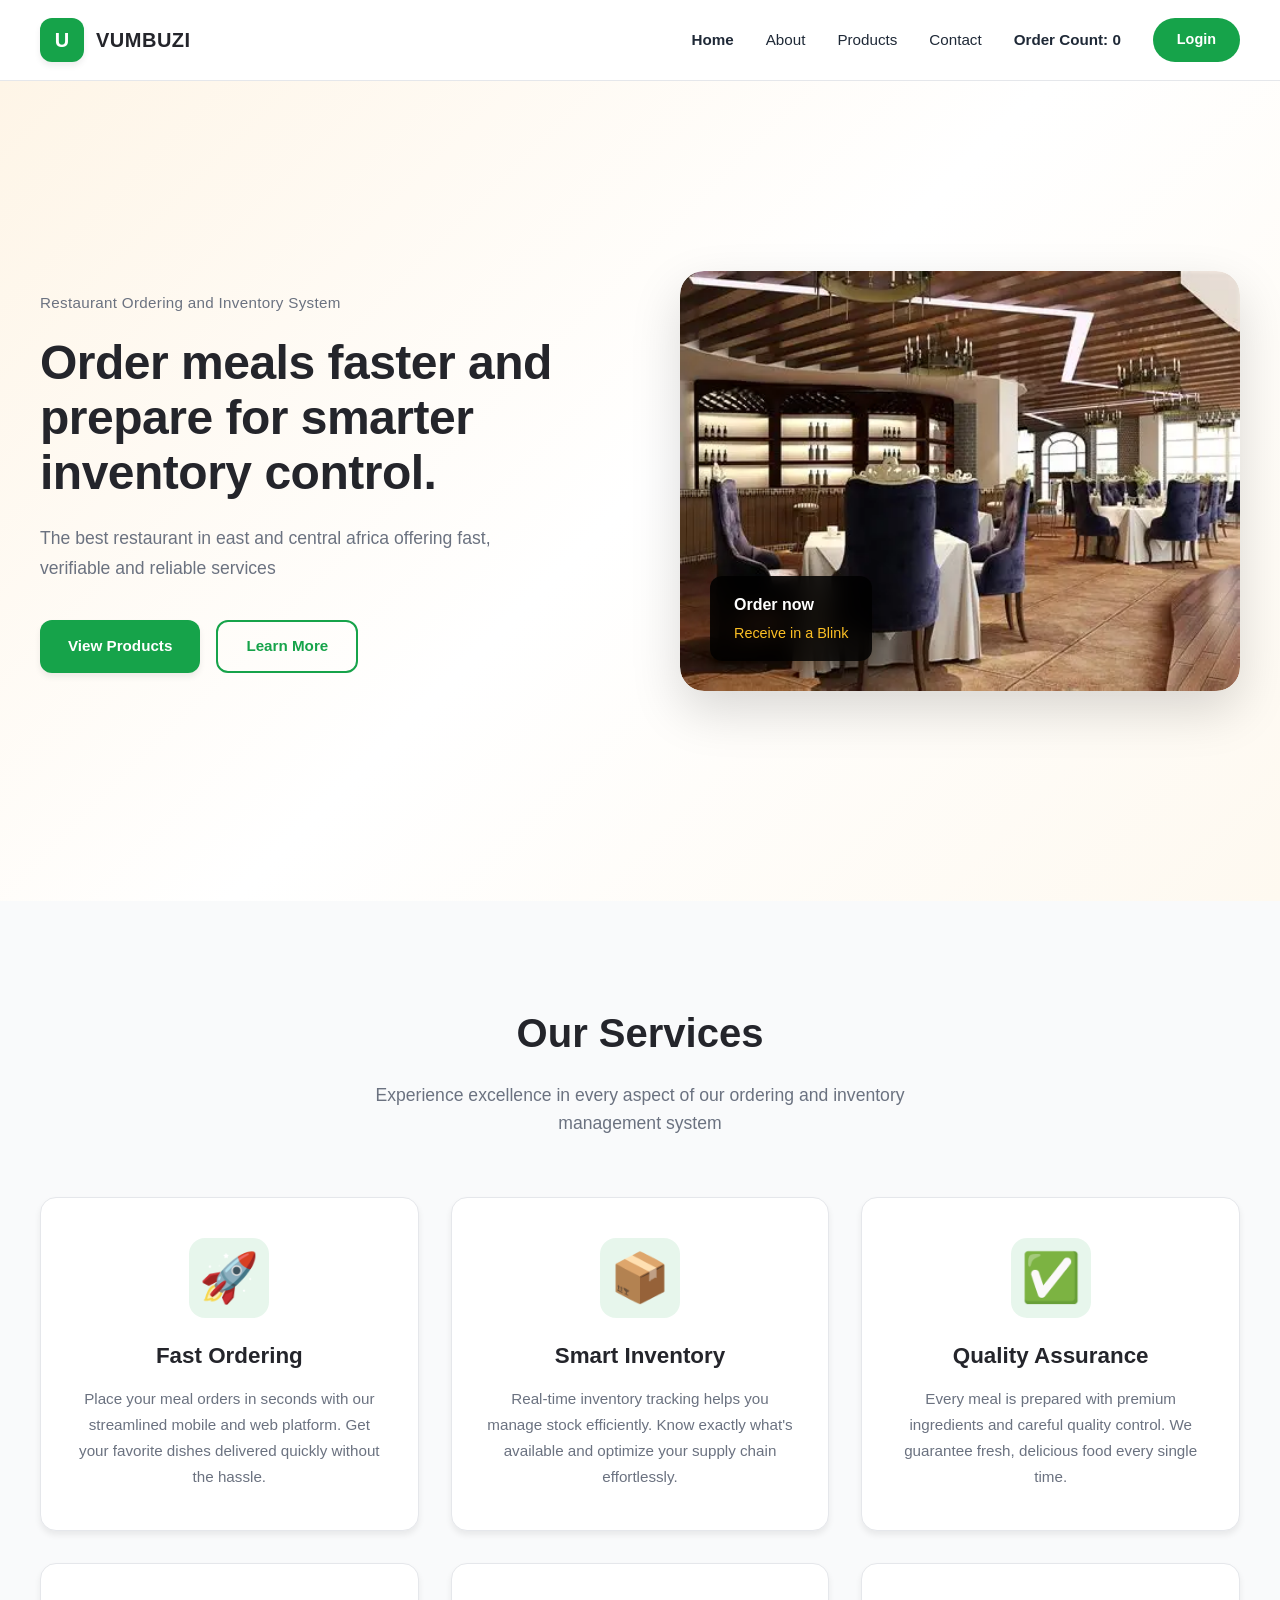
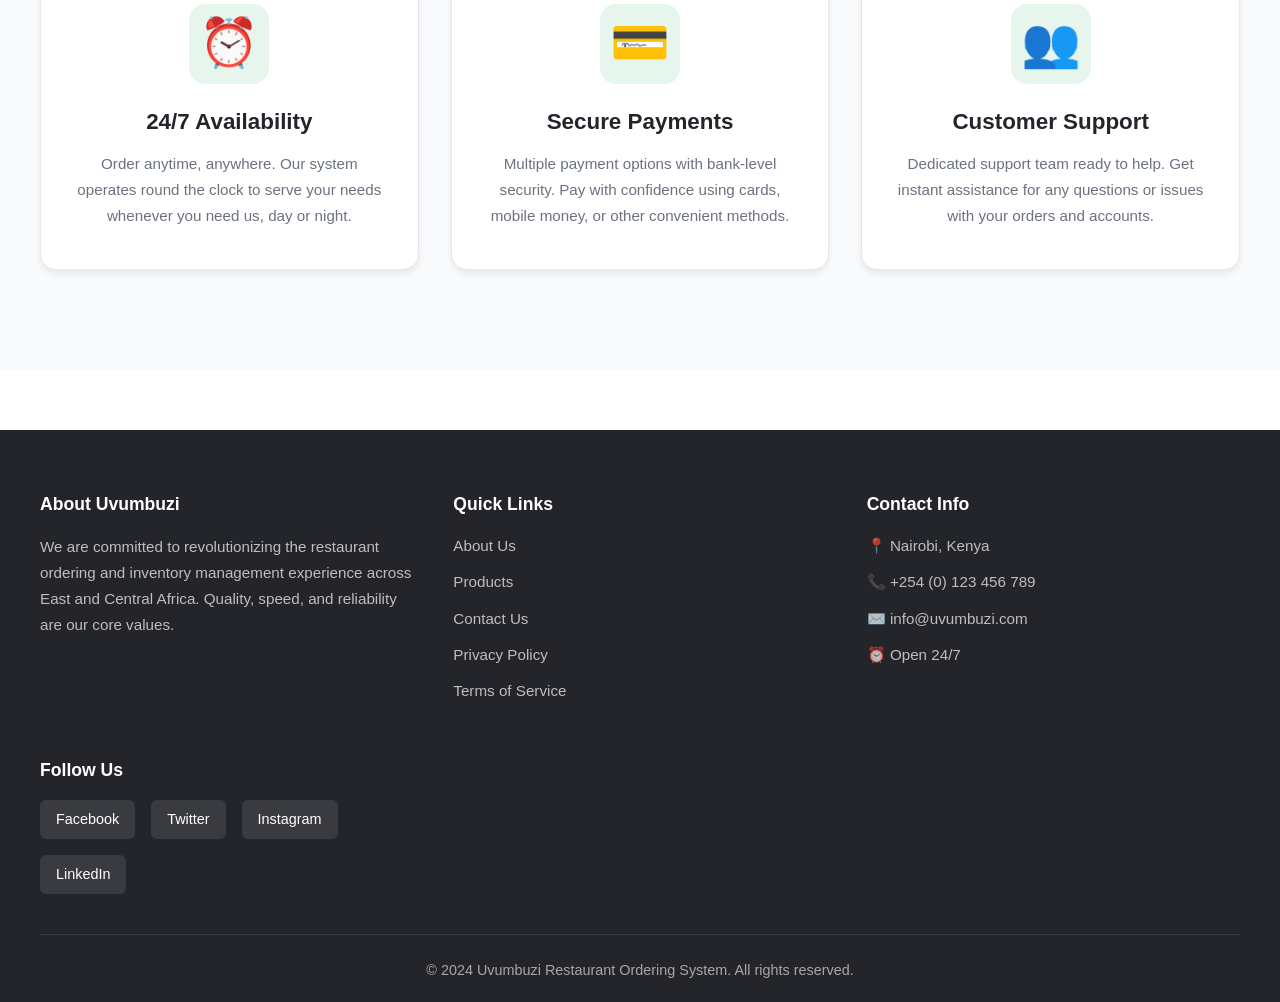
==== index.html @ b75afbb9 "small change" ====
<!DOCTYPE html>
<html lang="en">
<head>
	<meta charset="utf-8">
	<meta name="viewport" content="width=device-width, initial-scale=1">
	<link rel="stylesheet" type="text/css" href="assets/css/style.css">
	<title>Uvumbuzi Ordering System</title>
</head>
<body>
<header class="site-header">
	<div class="container nav-wrapper">
		<a href="index.html" class="brand" title="Restaurant Ordering System">
			<span class="brand-icon">U</span>
			<span class="brand-text">VUMBUZI</span>
		</a>
		<nav class="main-nav" aria-label="The navigation">
			<a href="index.html" class="nav-link active">Home</a>
			<a href="about.html" class="nav-link">About</a>
			<a href="products.html" class="nav-link">Products</a>
			<a href="contact.html" class="nav-link">Contact</a>
			<a href="products.html" class="nav-link order-count">Order Count: <span id="orderCount">0</span></a>
			<a href="login.html" class="btn btn-login">Login</a>
		</nav>
	</div>
</header>

<main>
	<section class="hero-section">
		<div class="container hero-grid">
			<div class="hero-content">
				<span class="eyebrow">Restaurant Ordering and Inventory System</span>
				<h1>Order meals faster and prepare for smarter inventory control.</h1>
				<p>The best restaurant in east and central africa offering fast, verifiable and reliable services</p>
				<div class="hero-actions">
					<a href="products.html" class="btn btn-primary">View Products</a>
					<a href="about.html" class="btn btn-secondary">Learn More</a>
				</div>
			</div>
			<div class="hero-image">
				<img src="assets/images/OIP.png" alt="An image of the restaurant">
				<div class="floating-badge">
					<strong>Order now</strong>
					<span>Receive in a Blink</span>
				</div>
			</div>
		</div>
	</section>

	<section class="services-section">
		<div class="container">
			<div class="section-header">
				<h2>Our Services</h2>
				<p>Experience excellence in every aspect of our ordering and inventory management system</p>
			</div>
			<div class="services-grid">
				<div class="service-card">
					<div class="service-icon">🚀</div>
					<h3>Fast Ordering</h3>
					<p>Place your meal orders in seconds with our streamlined mobile and web platform. Get your favorite dishes delivered quickly without the hassle.</p>
				</div>
				<div class="service-card">
					<div class="service-icon">📦</div>
					<h3>Smart Inventory</h3>
					<p>Real-time inventory tracking helps you manage stock efficiently. Know exactly what's available and optimize your supply chain effortlessly.</p>
				</div>
				<div class="service-card">
					<div class="service-icon">✅</div>
					<h3>Quality Assurance</h3>
					<p>Every meal is prepared with premium ingredients and careful quality control. We guarantee fresh, delicious food every single time.</p>
				</div>
				<div class="service-card">
					<div class="service-icon">⏰</div>
					<h3>24/7 Availability</h3>
					<p>Order anytime, anywhere. Our system operates round the clock to serve your needs whenever you need us, day or night.</p>
				</div>
				<div class="service-card">
					<div class="service-icon">💳</div>
					<h3>Secure Payments</h3>
					<p>Multiple payment options with bank-level security. Pay with confidence using cards, mobile money, or other convenient methods.</p>
				</div>
				<div class="service-card">
					<div class="service-icon">👥</div>
					<h3>Customer Support</h3>
					<p>Dedicated support team ready to help. Get instant assistance for any questions or issues with your orders and accounts.</p>
				</div>
			</div>
		</div>
	</section>
</main>

<footer class="site-footer">
	<div class="container">
		<div class="footer-content">
			<div class="footer-section">
				<h4>About Uvumbuzi</h4>
				<p>We are committed to revolutionizing the restaurant ordering and inventory management experience across East and Central Africa. Quality, speed, and reliability are our core values.</p>
			</div>
			<div class="footer-section">
				<h4>Quick Links</h4>
				<ul>
					<li><a href="about.html">About Us</a></li>
					<li><a href="products.html">Products</a></li>
					<li><a href="contact.html">Contact Us</a></li>
					<li><a href="#">Privacy Policy</a></li>
					<li><a href="#">Terms of Service</a></li>
				</ul>
			</div>
			<div class="footer-section">
				<h4>Contact Info</h4>
				<ul>
					<li>📍 Nairobi, Kenya</li>
					<li>📞 +254 (0) 123 456 789</li>
					<li>✉️ info@uvumbuzi.com</li>
					<li>⏰ Open 24/7</li>
				</ul>
			</div>
			<div class="footer-section">
				<h4>Follow Us</h4>
				<div class="social-links">
					<a href="#" class="social-link">Facebook</a>
					<a href="#" class="social-link">Twitter</a>
					<a href="#" class="social-link">Instagram</a>
					<a href="#" class="social-link">LinkedIn</a>
				</div>
			</div>
		</div>
		<div class="footer-bottom">
			<p>&copy; 2024 Uvumbuzi Restaurant Ordering System. All rights reserved.</p>
		</div>
	</div>
</footer>

</body>
</html>
---- assets/css/style.css ----
:root{
	--primary: #16a34a;
	--primary-hover: #15803d;
	--secondary: #24252b;
	--accent: #fbbf24;
	--cream: #fef5e7;
	--text: #1f2937;
	--text-light: #6b7280;
	--white: #ffffff;
	--border: #e5e7eb;
	--shadow: 0 4px 6px rgba(0, 0, 0, 0.07);
	--shadow-lg: 0 10px 25px rgba(0, 0, 0, 0.1);
	--radius: 12px;
	--radius-full: 9999px;
}

* {
	box-sizing: border-box;
	margin: 0;
	padding: 0;
}

html {
	scroll-behavior: smooth;
}

body {
	font-family: -apple-system, BlinkMacSystemFont, 'Segoe UI', Arial, sans-serif;
	color: var(--text);
	background: #ffffff;
	line-height: 1.6;
	-webkit-font-smoothing: antialiased;
}

img {
	max-width: 100%;
	display: block;
	height: auto;
}

a {
	color: inherit;
	text-decoration: none;
}

button, input, textarea {
	font: inherit;
}

.container {
	width: min(100% - 48px, 1200px);
	margin: 0 auto;
}

/* Header Styles */
.site-header {
	position: sticky;
	top: 0;
	z-index: 1000;
	background: rgba(255, 255, 255, 0.98);
	border-bottom: 1px solid var(--border);
	backdrop-filter: blur(10px);
}

.nav-wrapper {
	min-height: 80px;
	display: flex;
	align-items: center;
	justify-content: space-between;
	gap: 32px;
}

.brand {
	display: inline-flex;
	align-items: center;
	gap: 12px;
	font-weight: 700;
	color: var(--secondary);
	font-size: 1.25rem;
}

.brand-icon {
	width: 44px;
	height: 44px;
	border-radius: 12px;
	display: grid;
	place-items: center;
	color: white;
	background: var(--primary);
	font-size: 1.25rem;
	font-weight: 700;
	box-shadow: var(--shadow);
}

.brand-text {
	letter-spacing: 0.5px;
}

.main-nav {
	display: flex;
	align-items: center;
	gap: 32px;
}

.nav-link {
	color: var(--text);
	font-weight: 500;
	font-size: 0.95rem;
	transition: color 0.2s ease;
	position: relative;
}

.nav-link:hover {
	color: var(--primary);
}

.nav-link.active {
	color: var(--text);
	font-weight: 600;
}

.order-count {
	color: var(--text);
	font-weight: 600;
	font-size: 0.95rem;
}

.order-count span {
	font-weight: 700;
}


.btn {
	display: inline-flex;
	align-items: center;
	justify-content: center;
	padding: 12px 28px;
	border-radius: var(--radius);
	font-weight: 600;
	font-size: 0.95rem;
	cursor: pointer;
	border: none;
	transition: all 0.2s ease;
	text-align: center;
}

.btn-primary {
	background: var(--primary);
	color: white;
	box-shadow: var(--shadow);
}

.btn-primary:hover {
	background: var(--primary-hover);
	transform: translateY(-1px);
	box-shadow: var(--shadow-lg);
}

.btn-secondary {
	background: transparent;
	color: var(--primary);
	border: 2px solid var(--primary);
}

.btn-secondary:hover {
	background: var(--primary);
	color: white;
}

.btn-login {
	background: var(--primary);
	color: white;
	padding: 10px 24px;
	border-radius: var(--radius-full);
	font-size: 0.9rem;
}

.btn-login:hover {
	background: var(--primary-hover);
}

/* Hero Section */
.hero-section {
	padding: 80px 0 100px;
	background: linear-gradient(135deg, #fef5e7 0%, #ffffff 50%, #fef9f0 100%);
	min-height: calc(100vh - 80px);
	display: flex;
	align-items: center;
}

.hero-grid {
	display: grid;
	grid-template-columns: 1fr 1fr;
	align-items: center;
	gap: 80px;
}

.hero-content {
	max-width: 580px;
}

.eyebrow {
	display: inline-block;
	color: var(--text-light);
	font-size: 0.95rem;
	font-weight: 500;
	margin-bottom: 20px;
	letter-spacing: 0.3px;
}

.hero-content h1 {
	font-size: 3rem;
	line-height: 1.15;
	color: var(--secondary);
	margin-bottom: 24px;
	font-weight: 700;
	letter-spacing: -0.5px;
}

.hero-content p {
	font-size: 1.1rem;
	color: var(--text-light);
	line-height: 1.7;
	margin-bottom: 36px;
	max-width: 520px;
}

.hero-actions {
	display: flex;
	gap: 16px;
	flex-wrap: wrap;
}

.hero-image {
	position: relative;
	border-radius: 24px;
	overflow: hidden;
	box-shadow: 0 20px 50px rgba(0, 0, 0, 0.15);
}

.hero-image img {
	width: 100%;
	height: auto;
	display: block;
	border-radius: 24px;
}

.floating-badge {
	position: absolute;
	bottom: 30px;
	left: 30px;
	background: rgba(0, 0, 0, 0.85);
	backdrop-filter: blur(10px);
	color: white;
	padding: 16px 24px;
	border-radius: 12px;
	box-shadow: 0 10px 30px rgba(0, 0, 0, 0.3);
	display: flex;
	flex-direction: column;
	gap: 4px;
}

.floating-badge strong {
	font-size: 1rem;
	font-weight: 600;
	color: white;
}

.floating-badge span {
	font-size: 0.9rem;
	color: var(--accent);
	font-weight: 500;
}

/* Services Section */
.services-section {
	padding: 100px 0;
	background: #f9fafb;
}

.section-header {
	text-align: center;
	margin-bottom: 60px;
	max-width: 600px;
	margin-left: auto;
	margin-right: auto;
}

.section-header h2 {
	font-size: 2.5rem;
	color: var(--secondary);
	margin-bottom: 16px;
	font-weight: 700;
}

.section-header p {
	font-size: 1.1rem;
	color: var(--text-light);
	line-height: 1.6;
}

.services-grid {
	display: grid;
	grid-template-columns: repeat(auto-fit, minmax(320px, 1fr));
	gap: 32px;
}

.service-card {
	background: white;
	padding: 40px 32px;
	border-radius: 16px;
	box-shadow: var(--shadow);
	transition: all 0.3s ease;
	border: 1px solid var(--border);
	text-align: center;
	display: flex;
	flex-direction: column;
	align-items: center;
}

.service-card:hover {
	transform: translateY(-8px);
	box-shadow: var(--shadow-lg);
	border-color: var(--primary);
}

.service-icon {
	font-size: 3rem;
	margin-bottom: 20px;
	display: flex;
	align-items: center;
	justify-content: center;
	width: 80px;
	height: 80px;
	background: rgba(22, 163, 74, 0.1);
	border-radius: 16px;
	margin-left: auto;
	margin-right: auto;
}

.service-card h3 {
	font-size: 1.4rem;
	color: var(--secondary);
	margin-bottom: 12px;
	font-weight: 700;
}

.service-card p {
	color: var(--text-light);
	line-height: 1.7;
	font-size: 0.95rem;
}


.site-footer {
	background: var(--secondary);
	color: white;
	padding: 60px 0 20px;
	margin-top: 60px;
}

.footer-content {
	display: grid;
	grid-template-columns: repeat(auto-fit, minmax(280px, 1fr));
	gap: 40px;
	margin-bottom: 40px;
}

.footer-section h4 {
	font-size: 1.1rem;
	margin-bottom: 16px;
	font-weight: 700;
	color: white;
}

.footer-section p {
	color: rgba(255, 255, 255, 0.7);
	font-size: 0.95rem;
	line-height: 1.7;
}

.footer-section ul {
	list-style: none;
}

.footer-section ul li {
	color: rgba(255, 255, 255, 0.7);
	margin-bottom: 12px;
	font-size: 0.95rem;
	transition: color 0.2s ease;
}

.footer-section ul li a {
	color: rgba(255, 255, 255, 0.7);
	transition: color 0.2s ease;
}

.footer-section ul li a:hover {
	color: var(--primary);
}

.social-links {
	display: flex;
	gap: 16px;
	flex-wrap: wrap;
}

.social-link {
	display: inline-block;
	padding: 8px 16px;
	background: rgba(255, 255, 255, 0.1);
	border-radius: 6px;
	color: white;
	transition: all 0.2s ease;
	font-size: 0.9rem;
}

.social-link:hover {
	background: var(--primary);
	color: white;
}

.footer-bottom {
	border-top: 1px solid rgba(255, 255, 255, 0.1);
	padding-top: 24px;
	text-align: center;
	color: rgba(255, 255, 255, 0.6);
	font-size: 0.9rem;
}


@media (max-width: 1024px) {
	.hero-grid {
		gap: 60px;
	}

	.hero-content h1 {
		font-size: 2.5rem;
	}

	.services-grid {
		gap: 24px;
	}
}

@media (max-width: 768px) {
	.main-nav {
		gap: 20px;
		font-size: 0.9rem;
	}

	.hero-grid {
		grid-template-columns: 1fr;
		gap: 50px;
	}

	.hero-content {
		text-align: center;
		max-width: 100%;
	}

	.hero-content h1 {
		font-size: 2rem;
	}

	.hero-content p {
		max-width: 100%;
	}

	.hero-actions {
		justify-content: center;
	}

	.hero-image {
		order: -1;
	}

	.section-header h2 {
		font-size: 2rem;
	}

	.services-grid {
		grid-template-columns: repeat(auto-fit, minmax(250px, 1fr));
	}

	.footer-content {
		grid-template-columns: repeat(2, 1fr);
		gap: 32px;
	}
}

@media (max-width: 640px) {
	.nav-wrapper {
		flex-direction: column;
		padding: 16px 0;
		gap: 16px;
	}

	.main-nav {
		flex-wrap: wrap;
		justify-content: center;
	}

	.hero-content h1 {
		font-size: 1.75rem;
	}

	.btn {
		padding: 10px 20px;
		font-size: 0.9rem;
	}

	.services-section {
		padding: 60px 0;
	}

	.section-header h2 {
		font-size: 1.75rem;
	}

	.services-grid {
		grid-template-columns: 1fr;
	}

	.service-card {
		padding: 30px 24px;
	}

	.footer-content {
		grid-template-columns: 1fr;
		gap: 24px;
	}

	.social-links {
		justify-content: center;
	}
}


.login-section {
	padding: 80px 0;
	background: linear-gradient(135deg, #f9fafb 0%, #f3f4f6 50%, #ffffff 100%);
	min-height: calc(100vh - 80px);
	display: flex;
	align-items: center;
	justify-content: center;
}

.login-container {
	background: white;
	padding: 48px;
	border-radius: 16px;
	box-shadow: 0 10px 40px rgba(0, 0, 0, 0.08);
	border: 1px solid var(--border);
	max-width: 450px;
	width: 100%;
	margin: 0 auto;
}

.login-header {
	margin-bottom: 36px;
	text-align: center;
}

.login-header h2 {
	font-size: 2rem;
	color: var(--secondary);
	margin-bottom: 12px;
	font-weight: 700;
}

.login-header p {
	color: var(--text-light);
	font-size: 1rem;
}

.login-form {
	display: flex;
	flex-direction: column;
	gap: 20px;
}

.form-group {
	display: flex;
	flex-direction: column;
	gap: 8px;
}

.form-group label {
	font-weight: 600;
	color: var(--text);
	font-size: 0.95rem;
}

.form-group input {
	padding: 12px 16px;
	border: 2px solid var(--border);
	border-radius: var(--radius);
	font-size: 0.95rem;
	transition: all 0.2s ease;
	background: #fafbfc;
}

.form-group input:focus {
	outline: none;
	border-color: var(--primary);
	background: white;
	box-shadow: 0 0 0 3px rgba(22, 163, 74, 0.1);
}

.form-group input::placeholder {
	color: #9ca3af;
}

.form-checkbox {
	display: flex;
	align-items: center;
	gap: 8px;
	margin-top: 8px;
}

.form-checkbox input[type="checkbox"] {
	width: 18px;
	height: 18px;
	cursor: pointer;
	accent-color: var(--primary);
}

.form-checkbox label {
	cursor: pointer;
	color: var(--text);
	font-weight: 500;
	font-size: 0.95rem;
}

.login-btn {
	padding: 14px 28px;
	font-size: 1rem;
	font-weight: 700;
	margin-top: 8px;
}

.message {
	padding: 12px 16px;
	border-radius: var(--radius);
	text-align: center;
	font-weight: 500;
	display: none;
	margin-bottom: 12px;
}

.message.success {
	display: block;
	background: rgba(24, 138, 74, 0.1);
	color: #047857;
	border: 1px solid rgba(24, 138, 74, 0.2);
}

.message.error {
	display: block;
	background: rgba(198, 40, 40, 0.1);
	color: #991b1b;
	border: 1px solid rgba(198, 40, 40, 0.2);
}

.form-divider {
	position: relative;
	margin: 20px 0;
	text-align: center;
}

.form-divider span {
	background: white;
	padding: 0 12px;
	color: var(--text-light);
	font-size: 0.9rem;
	position: relative;
	z-index: 1;
}

.form-divider::before {
	content: '';
	position: absolute;
	top: 50%;
	left: 0;
	right: 0;
	height: 1px;
	background: var(--border);
}

.form-footer {
	text-align: center;
	margin-top: 20px;
}

.form-footer p {
	font-size: 0.9rem;
	color: var(--text-light);
	margin-bottom: 12px;
}

.form-footer p:last-child {
	margin-bottom: 0;
}

.link-primary {
	color: var(--primary);
	font-weight: 600;
	transition: color 0.2s ease;
}

.link-primary:hover {
	color: var(--primary-hover);
	text-decoration: underline;
}


@media (max-width: 1024px) {
	.login-container {
		padding: 40px;
	}

	.login-header h2 {
		font-size: 1.75rem;
	}
}

@media (max-width: 768px) {
	.login-section {
		padding: 60px 0;
		min-height: auto;
	}

	.login-container {
		padding: 32px;
	}

	.login-header {
		text-align: center;
		margin-bottom: 28px;
	}

	.login-header h2 {
		font-size: 1.5rem;
	}
}

@media (max-width: 640px) {
	.login-container {
		padding: 24px;
		border-radius: 12px;
	}

	.login-header h2 {
		font-size: 1.35rem;
	}

	.login-form {
		gap: 16px;
	}

	.form-group input {
		padding: 11px 14px;
		font-size: 16px;
	}

	.login-btn {
		padding: 12px 24px;
	}
}
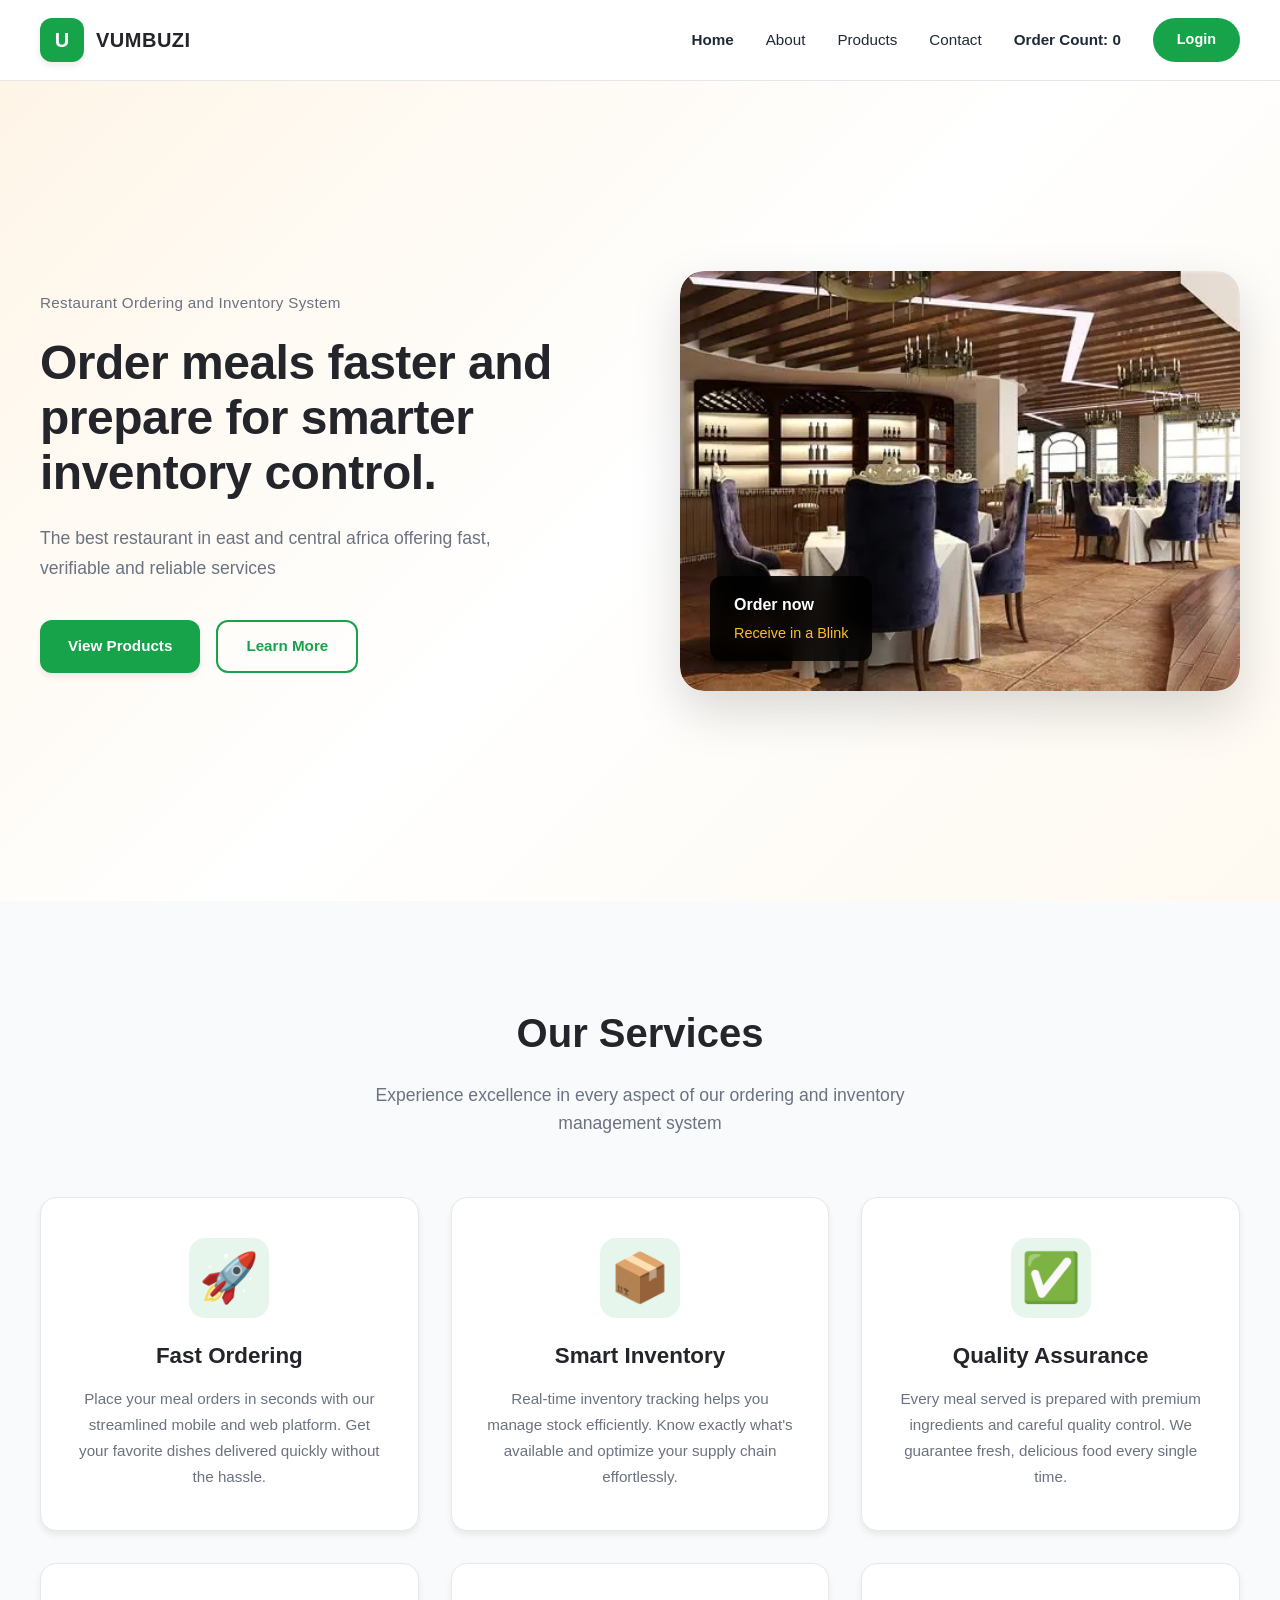
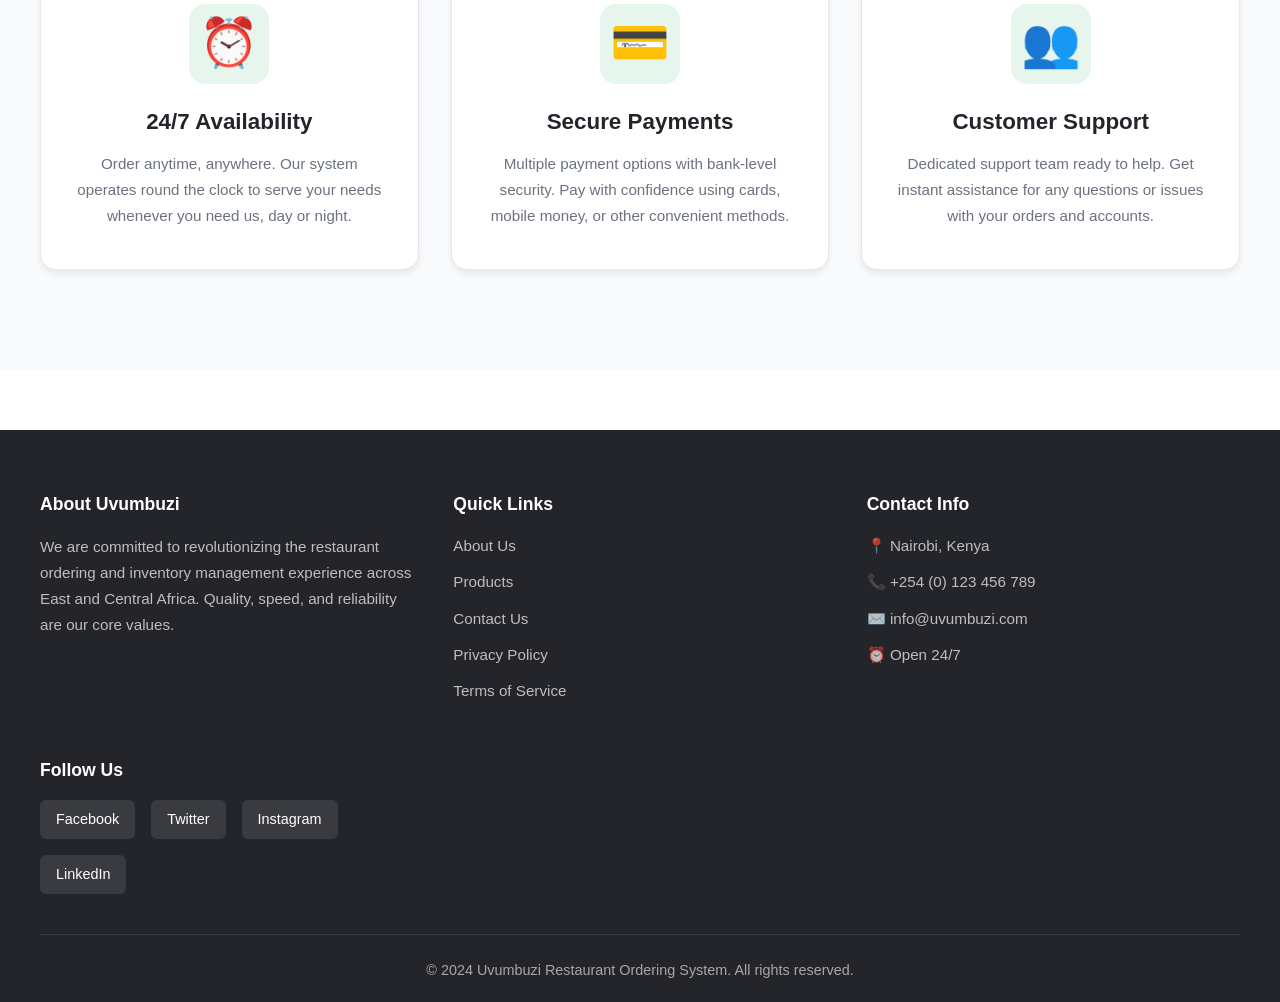
==== commit 3a2dd854: "smaller change" ====
--- a/index.html
+++ b/index.html
@@ -66,7 +66,7 @@
 				<div class="service-card">
 					<div class="service-icon">✅</div>
 					<h3>Quality Assurance</h3>
-					<p>Every meal is prepared with premium ingredients and careful quality control. We guarantee fresh, delicious food every single time.</p>
+					<p>Every meal served is prepared with premium ingredients and careful quality control. We guarantee fresh, delicious food every single time.</p>
 				</div>
 				<div class="service-card">
 					<div class="service-icon">⏰</div>
